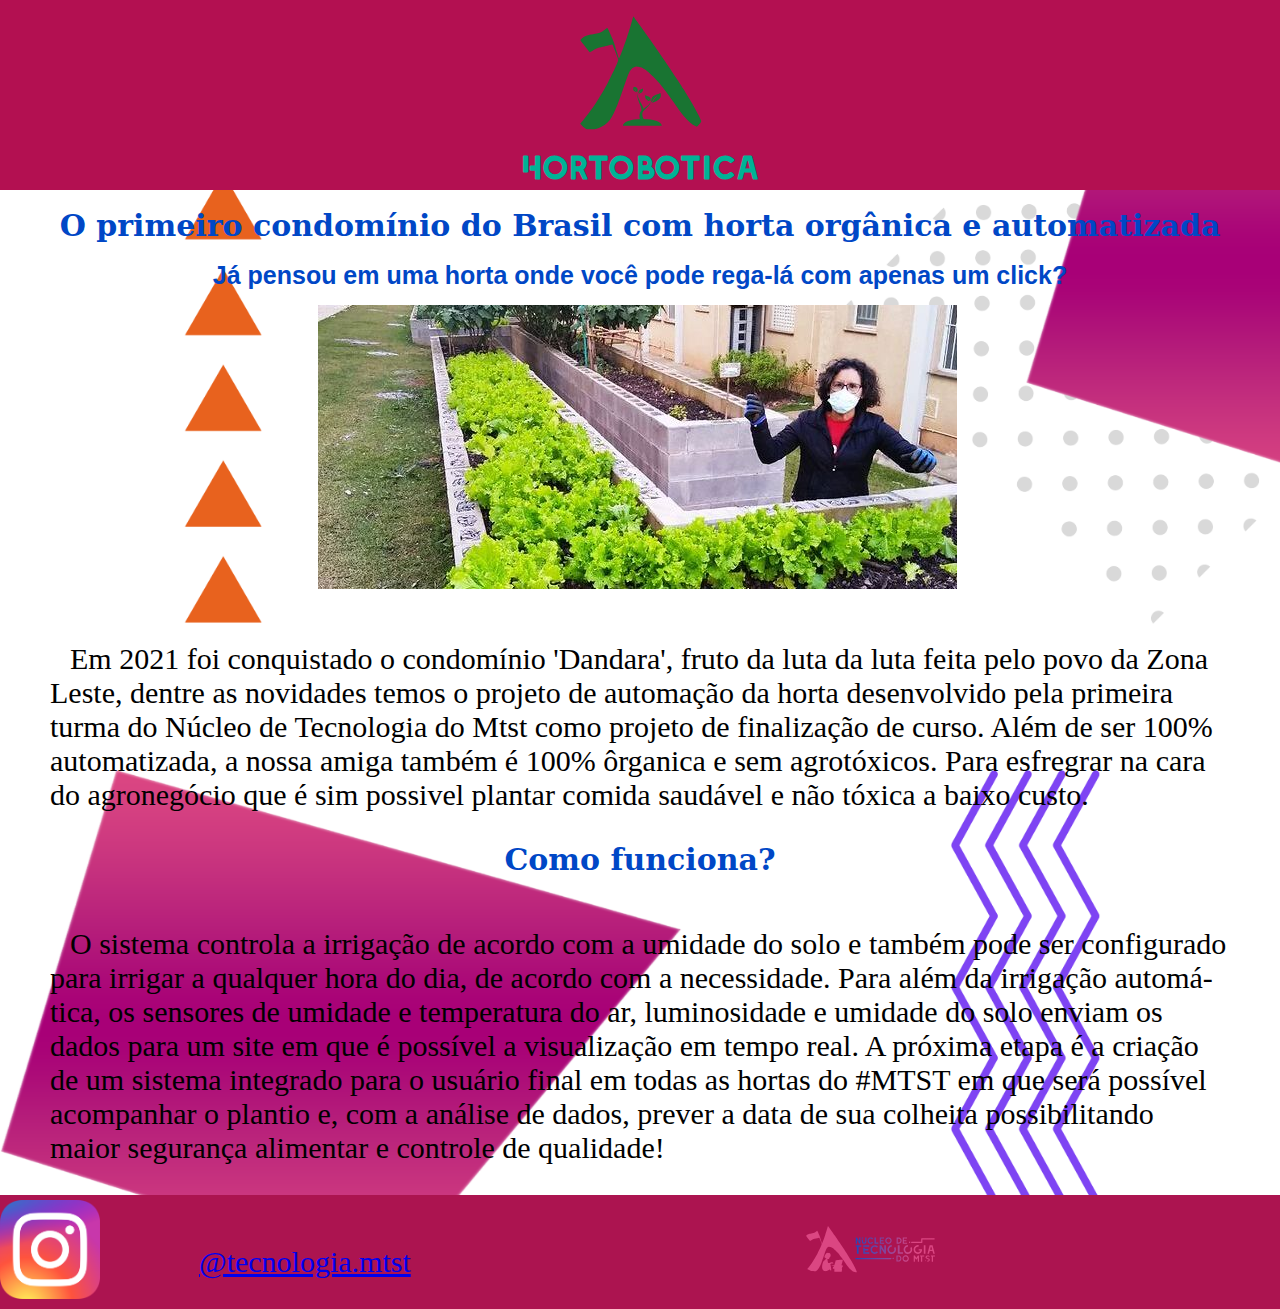
==== index.html @ e0570aef "é os flinstonss" ====
<!DOCTYPE html>
<html lang="pt-br">

<head>
    <meta charset="UTF-8">
    <link rel="stylesheet" href="./style/css.css">
    <title>Horbótica</title>
    <link rel="shortcut icon" href="./img/mtstTecIcon.png">


</head>



<body>

    <div class="cabecao">
        <img src="./img/mtstTec.svg" class="mtstTec">
        <h1>Hortobotica</h1>
    </div>
    <br>
    <h2> O primeiro condomínio do Brasil com horta orgânica e automatizada</h2>
    
   
    <br>

    </div>
    <h3>Já pensou em uma horta onde você pode rega-lá com apenas um click? </h3>

   
    <br>

    <div class="alinhamento sombra">

        <img src="img/horta_foto.jpg">


    </div>
    <p> Em 2021 foi con&shy;quis&shy;tado o con&shy;domí&shy;nio 'Dan&shy;dara', fruto da luta da luta feita pelo povo
        da Zona Leste,
        dentre as novi&shy;dades temos o projeto de auto&shy;ma&shy;ção da horta desen&shy;volvi&shy;do pela
        pri&shy;mei&shy;ra turma do Núcleo de
        Tec&shy;nolo&shy;gia do Mtst como proje&shy;to de fina&shy;liza&shy;ção de curso. Além de ser 100%
        au&shy;toma&shy;tizada, a nossa amiga também
        é 100% ôrganica e sem agro&shy;tóxi&shy;cos. Para esfregrar na cara do agro&shy;ne&shy;gó&shy;cio que é sim
        pos&shy;sivel plantar comida
        saud&shy;ável e não tóxica a baixo custo.
    </p>

    <h2>Como funciona?</h2>
    <p>O sistema controla a ir&shy;riga&shy;ção de acordo com a umi&shy;dade do solo e também pode ser
        con&shy;figu&shy;rado para irrigar a
        qualquer hora do dia, de acordo com a ne&shy;ces&shy;si&shy;dade. Para além da ir&shy;riga&shy;ção
        auto&shy;má&shy;tica, os sen&shy;sores de
        umi&shy;da&shy;de e tem&shy;pera&shy;tura do ar, lu&shy;mino&shy;sida&shy;de e umi&shy;dade do solo enviam os
        dados para um site em que é pos&shy;sí&shy;vel
        a vis&shy;ua&shy;liza&shy;ção em tempo real.
        A pró&shy;xima etapa é a cri&shy;ação de um sis&shy;tema inte&shy;grado para o usuário final em todas as hortas
        do #MTST em que
        será pos&shy;sível acom&shy;panhar o plantio e, com a análise de dados, prever a data de sua co&shy;lhei&shy;ta
        pos&shy;sibi&shy;litan&shy;do
        maior segu&shy;ran&shy;ça ali&shy;men&shy;tar e con&shy;trole de qua&shy;li&shy;dade!</p>

    <div class="caixa">
        <div class="img">
            <img src="./img/instagram-logo.png" class="mtstTec2">

        </div>
        <div class="text">
            <p><a href="https://www.instagram.com/tecnologia.mtst/">
                    @tecnologia.mtst</a></p>

        </div>
        <br>
        <div class="pé">

            <img src="./img/LOGO - TECNOLOGIA 04.svg" class="mtstTec">
        </div>


        <script src="./script/JavaS.js"></script>
</body>

</html>
---- style/css.css ----
@font-face {
    font-family: leixo;
    src: url(../style/LEIXO-DEMO.ttf);
}

body {
    padding: 0px;
    margin: 0px;
    background-image: url(../img/fundo.png);
    background-size: 100%;

}

.cabecao {
    background-color: #b31051;
    padding: 5px;
    color: #00b296;
    text-align: center;
    vertical-align: middle;
    padding-top: auto;
    font-family: "leixo";

}




* {
    margin: 0;
    padding: 0;
    box-sizing: border-box;
}

.mtst {
    max-width: 150px;


}

.mtstTec {
    width: 150px;
    position: static;
    max-width: 150px;
    border-radius: 25%;
    padding: 10px;
}

.mtstTec2 {
    max-width: 100%;
    width: 100px;


}

.img {
    flex-basis: 10%;

}

.text {
    font-size: 12px;
    padding-left: 1px;
}

.caixa {
    background-color: #ac1450;
   
    display: flex;
    align-items: center;
    justify-content: center;
}

h2 {
    font-size: 30px;
    font-family: "serif";
    color: #0047c6;
    text-align: center;
}

h3 {
    font-size: 25px;
    font-family: 'Franklin Gothic Medium', 'Arial Narrow', Arial, sans-serif;
    color: #0047c6;
    text-align: center;
}


p {
    text-align: relative;
    text-indent: 20px;
    margin: 50px 50px 30px 50px;
    font-size: 30px;

}

/* Imagens */
.horta_foto {
    position: absolute;
    text-shadow: 2x 2x 2x black;
}

.alinhamento {
    display: flex;
    justify-content: center;
}

.sombra img {
    position: relative;
    top: -3px;
    left: -3px;
}

.pé {
    background-color: #ac1450;
    padding: 20px;

    text-align: center;
    vertical-align: middle;
    padding-top: auto;
    margin-right: auto;
    margin-left: auto;

}
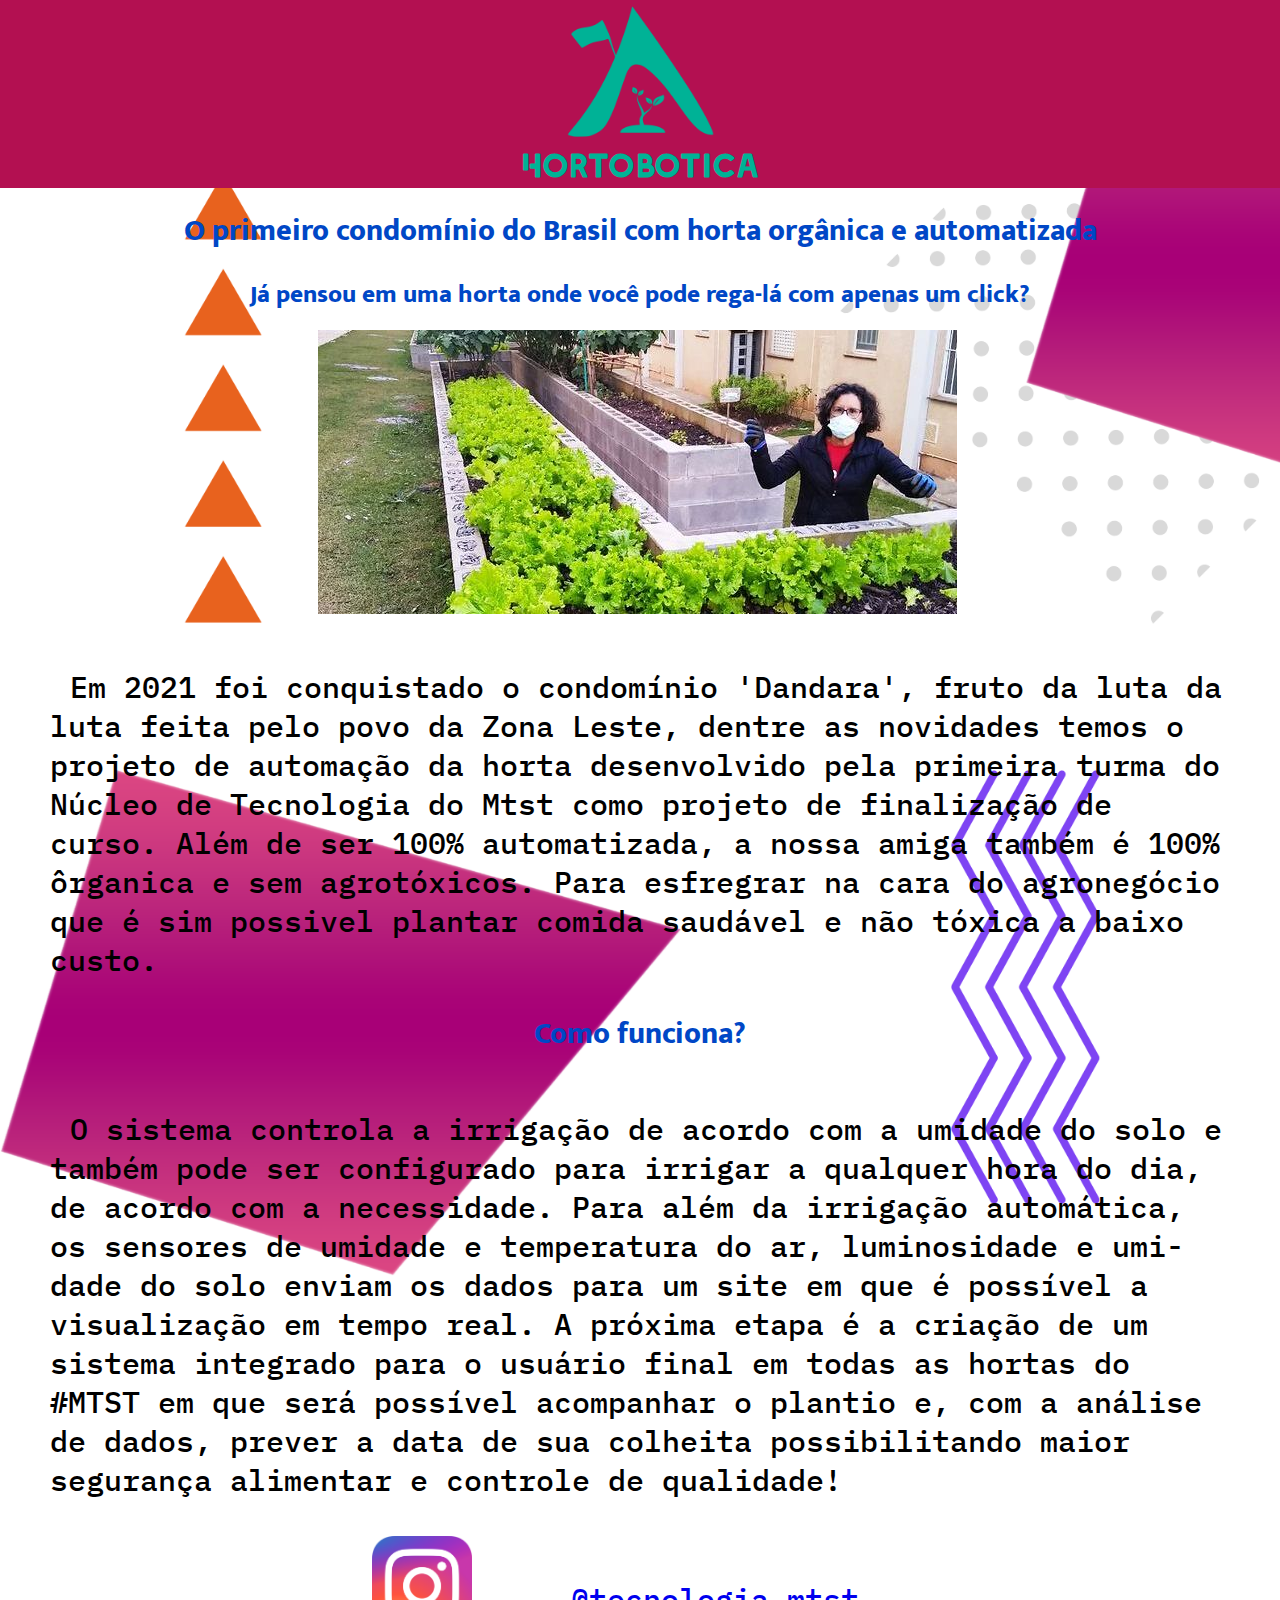
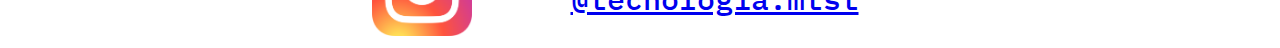
==== commit da8d782c: "Vai meo" ====
--- a/index.html
+++ b/index.html
@@ -5,7 +5,7 @@
     <meta charset="UTF-8">
     <link rel="stylesheet" href="./style/css.css">
     <title>Horbótica</title>
-    <link rel="shortcut icon" href="./img/mtstTecIcon.png">
+    <link rel="shortcut icon" href="./img/mtstTec.png">
 
 
 </head>
@@ -15,7 +15,7 @@
 <body>
 
     <div class="cabecao">
-        <img src="./img/mtstTec.svg" class="mtstTec">
+        <img src="./img/mtstTec.png" class="mtstTec">
         <h1>Hortobotica</h1>
     </div>
     <br>
@@ -71,11 +71,6 @@
                     @tecnologia.mtst</a></p>
 
         </div>
-        <br>
-        <div class="pé">
-
-            <img src="./img/LOGO - TECNOLOGIA 04.svg" class="mtstTec">
-        </div>
 
 
         <script src="./script/JavaS.js"></script>
--- a/style/css.css
+++ b/style/css.css
@@ -1,123 +1,110 @@
-@font-face {
-    font-family: leixo;
-    src: url(../style/LEIXO-DEMO.ttf);
-}
-
-body {
-    padding: 0px;
-    margin: 0px;
-    background-image: url(../img/fundo.png);
-    background-size: 100%;
-
-}
-
-.cabecao {
-    background-color: #b31051;
-    padding: 5px;
-    color: #00b296;
-    text-align: center;
-    vertical-align: middle;
-    padding-top: auto;
-    font-family: "leixo";
-
-}
-
-
-
-
-* {
-    margin: 0;
-    padding: 0;
-    box-sizing: border-box;
-}
-
-.mtst {
-    max-width: 150px;
-
-
-}
-
-.mtstTec {
-    width: 150px;
-    position: static;
-    max-width: 150px;
-    border-radius: 25%;
-    padding: 10px;
-}
-
-.mtstTec2 {
-    max-width: 100%;
-    width: 100px;
-
-
-}
-
-.img {
-    flex-basis: 10%;
-
-}
-
-.text {
-    font-size: 12px;
-    padding-left: 1px;
-}
-
-.caixa {
-    background-color: #ac1450;
-   
-    display: flex;
-    align-items: center;
-    justify-content: center;
-}
-
-h2 {
-    font-size: 30px;
-    font-family: "serif";
-    color: #0047c6;
-    text-align: center;
-}
-
-h3 {
-    font-size: 25px;
-    font-family: 'Franklin Gothic Medium', 'Arial Narrow', Arial, sans-serif;
-    color: #0047c6;
-    text-align: center;
-}
-
-
-p {
-    text-align: relative;
-    text-indent: 20px;
-    margin: 50px 50px 30px 50px;
-    font-size: 30px;
-
-}
-
-/* Imagens */
-.horta_foto {
-    position: absolute;
-    text-shadow: 2x 2x 2x black;
-}
-
-.alinhamento {
-    display: flex;
-    justify-content: center;
-}
-
-.sombra img {
-    position: relative;
-    top: -3px;
-    left: -3px;
-}
-
-.pé {
-    background-color: #ac1450;
-    padding: 20px;
-
-    text-align: center;
-    vertical-align: middle;
-    padding-top: auto;
-    margin-right: auto;
-    margin-left: auto;
-
-}+@font-face {
+    font-family: mukata;
+    src: url(../style/MuktaMahee-ExtraBold.ttf);
+ }
+
+@font-face {
+    font-family: ibm;
+    src: url(../style/IBMPlexMono-Medium.ttf);
+ }
+
+@font-face {
+    font-family: leixo;
+    src: url(../style/LEIXO-DEMO.ttf);
+ }
+
+body{
+padding: 0px;
+margin: 0px;
+background-image: url(../img/fundo.png);
+background-size: 100%;
+
+}
+.cabecao{
+background-color:#b31051;
+padding:5px;
+color:#00b296;
+text-align: center;
+vertical-align: middle;
+padding-top: auto;
+font-family: "leixo";
+
+}
+
+
+
+
+*{
+    margin:0;
+    padding:0;
+    box-sizing:border-box;
+    }
+.mtst{
+    max-width: 150px;
+
+
+}
+.mtstTec{
+    width: 150px;
+    position:static;
+   max-width: 150px;
+}
+.mtstTec2{
+    max-width: 100%;
+    width: 100px;
+  
+
+}
+.img{
+    flex-basis: 10%;
+
+}
+.text{
+    font-size: 12px;
+    padding-left: 1px;
+}
+.caixa{
+
+    display:flex;
+    align-items: center;
+    justify-content: center;
+}
+h2{
+    font-size: 30px;
+    font-family:"mukata";
+    color: #0047c6;
+    text-align: center;
+    }
+    
+    h3{
+        font-size: 25px;
+        font-family: "mukata";
+        color: #0047c6;
+        text-align: center; 
+        }
+        
+    
+    p{
+        text-align: relative;
+        text-indent: 20px;
+        margin: 50px 50px 30px 50px;
+        font-size:30px;
+       font-family: "ibm";
+    }
+    
+    /* Imagens */
+    .horta_foto{
+        position: absolute;
+       text-shadow: 2x 2x 2x black;
+    }
+    
+    .alinhamento{
+        display: flex;
+        justify-content: center;
+       }
+
+	.sombra img	{position: relative;
+			top: -3px;
+			left: -3px;}
+
+    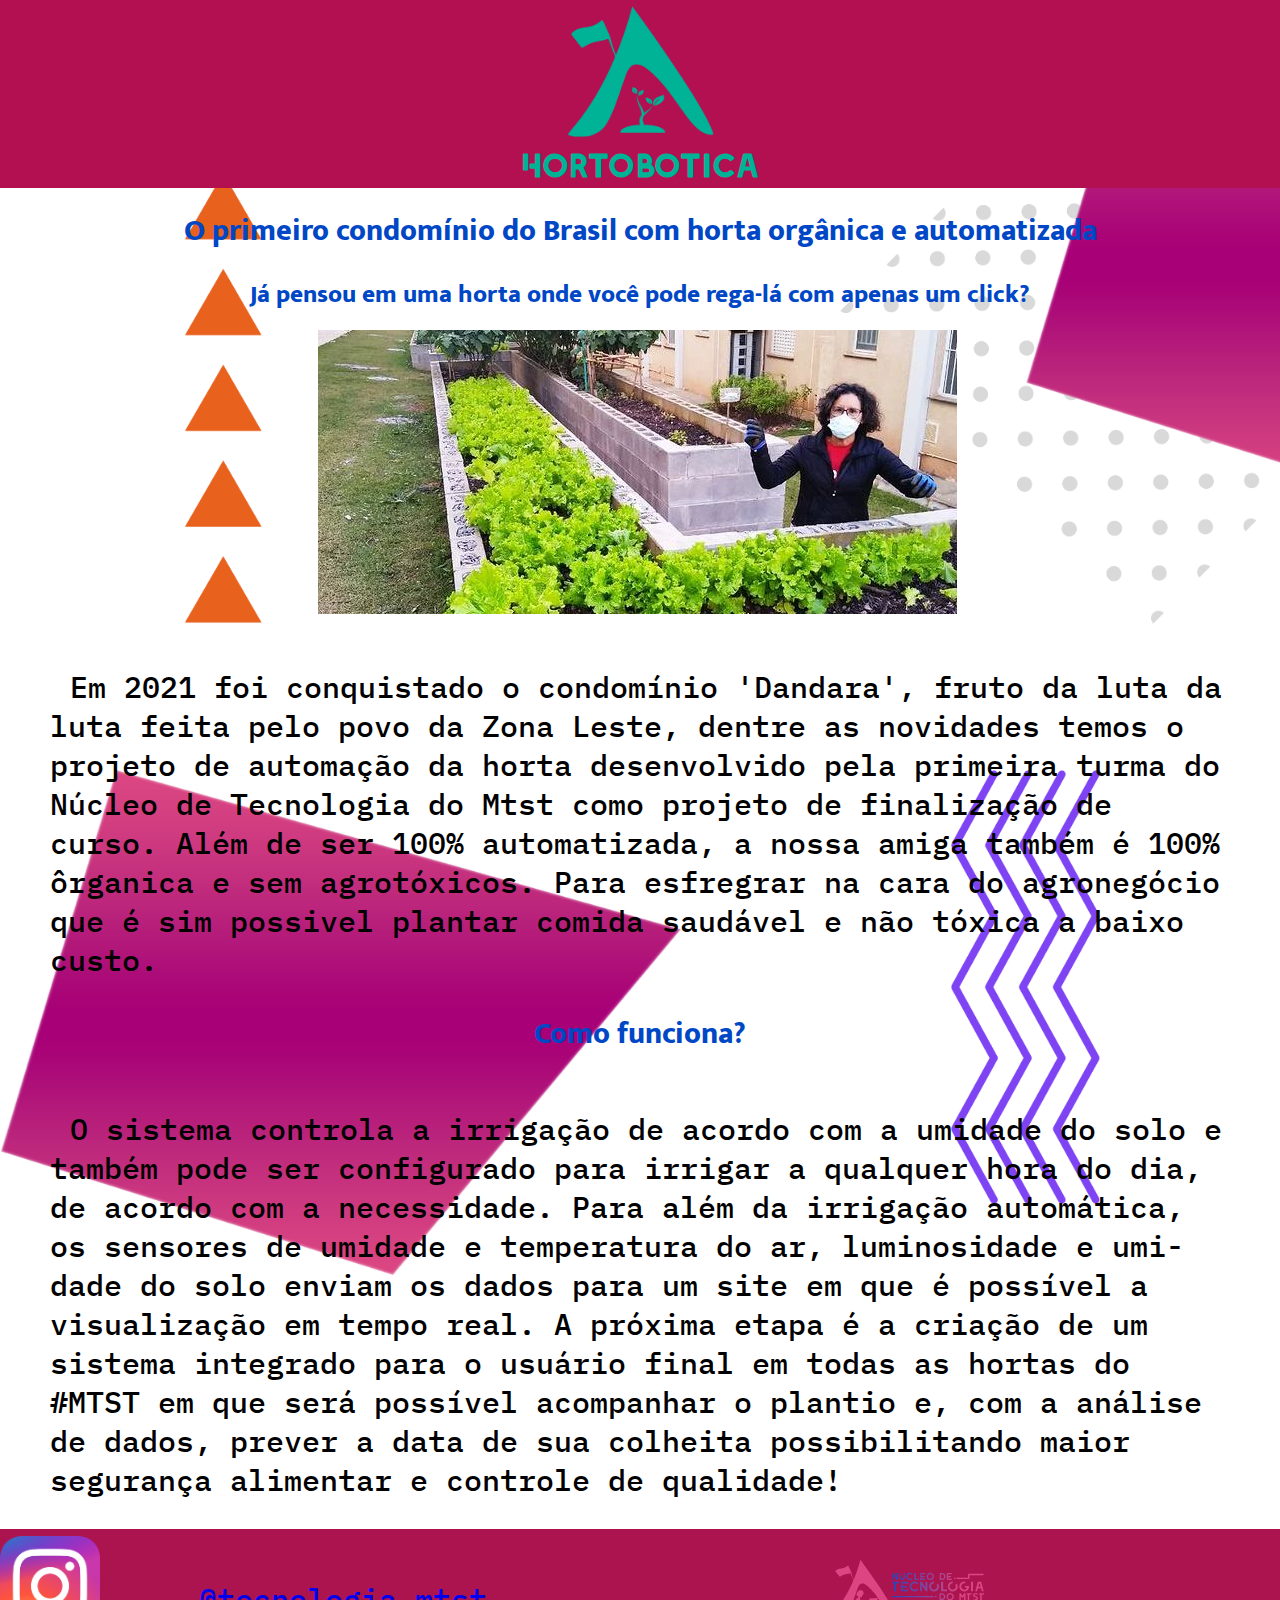
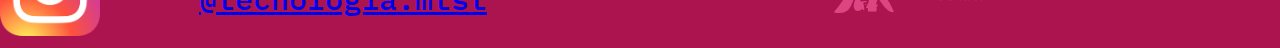
==== commit a164d0f6: "ultimate V" ====
--- a/index.html
+++ b/index.html
@@ -71,8 +71,10 @@
                     @tecnologia.mtst</a></p>
 
         </div>
+        <div class="pé">
 
-
+            <img src="./img/LOGO - TECNOLOGIA 04.svg" class="mtstTec">
+        </div>
         <script src="./script/JavaS.js"></script>
 </body>
 
--- a/style/css.css
+++ b/style/css.css
@@ -1,110 +1,130 @@
 @font-face {
     font-family: mukata;
     src: url(../style/MuktaMahee-ExtraBold.ttf);
- }
+}
 
 @font-face {
     font-family: ibm;
     src: url(../style/IBMPlexMono-Medium.ttf);
- }
+}
 
 @font-face {
     font-family: leixo;
     src: url(../style/LEIXO-DEMO.ttf);
- }
+}
 
-body{
-padding: 0px;
-margin: 0px;
-background-image: url(../img/fundo.png);
-background-size: 100%;
+body {
+    padding: 0px;
+    margin: 0px;
+    background-image: url(../img/fundo.png);
+    background-size: 100%;
 
 }
-.cabecao{
-background-color:#b31051;
-padding:5px;
-color:#00b296;
-text-align: center;
-vertical-align: middle;
-padding-top: auto;
-font-family: "leixo";
+
+.cabecao {
+    background-color: #b31051;
+    padding: 5px;
+    color: #00b296;
+    text-align: center;
+    vertical-align: middle;
+    padding-top: auto;
+    font-family: "leixo";
 
 }
 
 
 
 
-*{
-    margin:0;
-    padding:0;
-    box-sizing:border-box;
-    }
-.mtst{
+* {
+    margin: 0;
+    padding: 0;
+    box-sizing: border-box;
+}
+
+.mtst {
     max-width: 150px;
 
 
 }
-.mtstTec{
+
+.mtstTec {
     width: 150px;
-    position:static;
-   max-width: 150px;
+    position: static;
+    max-width: 150px;
 }
-.mtstTec2{
+
+.mtstTec2 {
     max-width: 100%;
     width: 100px;
-  
+
 
 }
-.img{
+
+.img {
     flex-basis: 10%;
 
 }
-.text{
+
+.text {
     font-size: 12px;
     padding-left: 1px;
 }
-.caixa{
 
-    display:flex;
+.caixa {
+    background-color: #ac1450;
+    display: flex;
     align-items: center;
     justify-content: center;
 }
-h2{
+
+h2 {
     font-size: 30px;
-    font-family:"mukata";
+    font-family: "mukata";
     color: #0047c6;
     text-align: center;
-    }
-    
-    h3{
-        font-size: 25px;
-        font-family: "mukata";
-        color: #0047c6;
-        text-align: center; 
-        }
-        
-    
-    p{
-        text-align: relative;
-        text-indent: 20px;
-        margin: 50px 50px 30px 50px;
-        font-size:30px;
-       font-family: "ibm";
-    }
-    
-    /* Imagens */
-    .horta_foto{
-        position: absolute;
-       text-shadow: 2x 2x 2x black;
-    }
-    
-    .alinhamento{
-        display: flex;
-        justify-content: center;
-       }
+}
 
-	.sombra img	{position: relative;
-			top: -3px;
-			left: -3px;}
+h3 {
+    font-size: 25px;
+    font-family: "mukata";
+    color: #0047c6;
+    text-align: center;
+}
 
-    +
+p {
+    text-align: relative;
+    text-indent: 20px;
+    margin: 50px 50px 30px 50px;
+    font-size: 30px;
+    font-family: "ibm";
+}
+
+/* Imagens */
+.horta_foto {
+    position: absolute;
+    text-shadow: 2x 2x 2x black;
+}
+
+.alinhamento {
+    display: flex;
+    justify-content: center;
+}
+
+.sombra img {
+    position: relative;
+    top: -3px;
+    left: -3px;
+}
+
+.pé {
+    background-color: #ac1450;
+    padding: 20px;
+
+    text-align: center;
+    vertical-align: middle;
+    padding-top: auto;
+    margin-right: auto;
+    margin-left: auto;
+
+}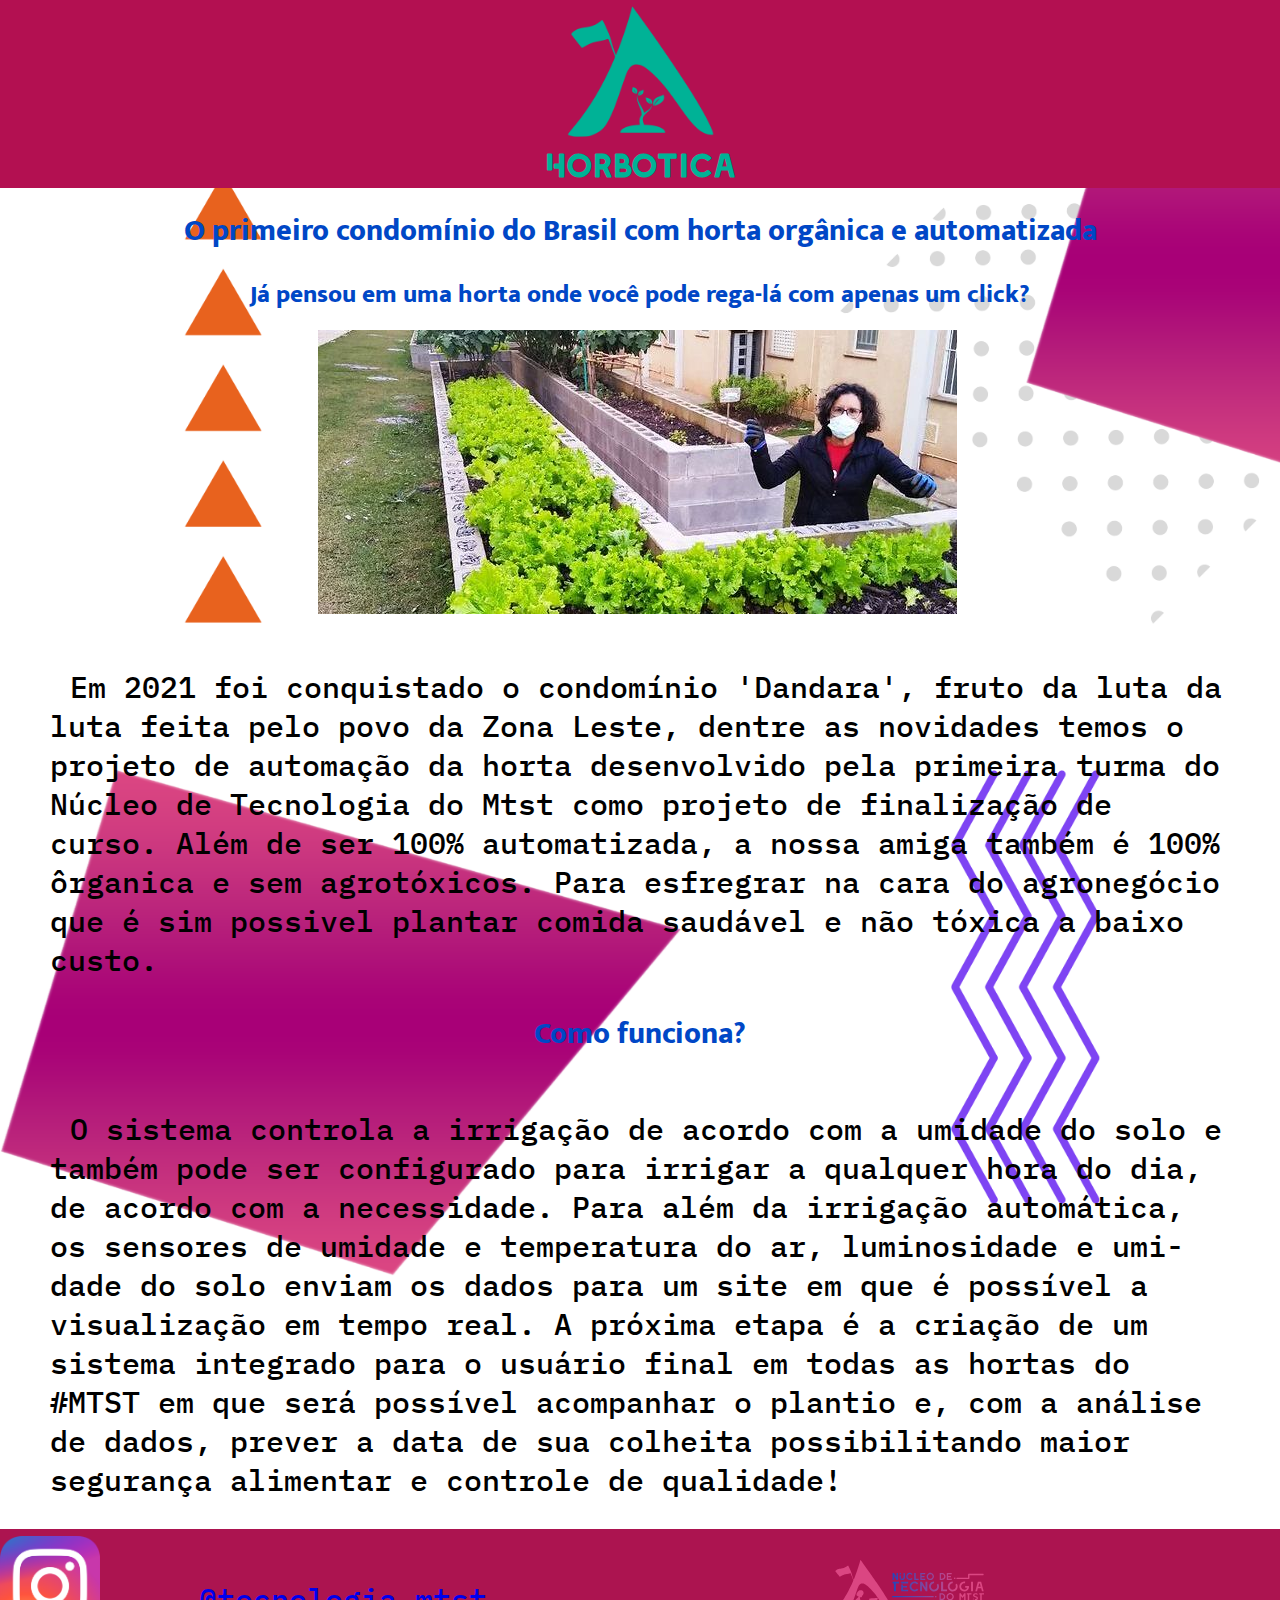
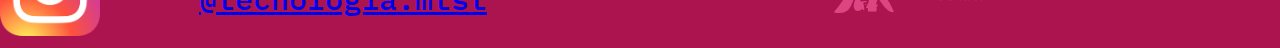
==== commit 412a654a: "Correção" ====
--- a/index.html
+++ b/index.html
@@ -16,7 +16,7 @@
 
     <div class="cabecao">
         <img src="./img/mtstTec.png" class="mtstTec">
-        <h1>Hortobotica</h1>
+        <h1>Horbotica</h1>
     </div>
     <br>
     <h2> O primeiro condomínio do Brasil com horta orgânica e automatizada</h2>
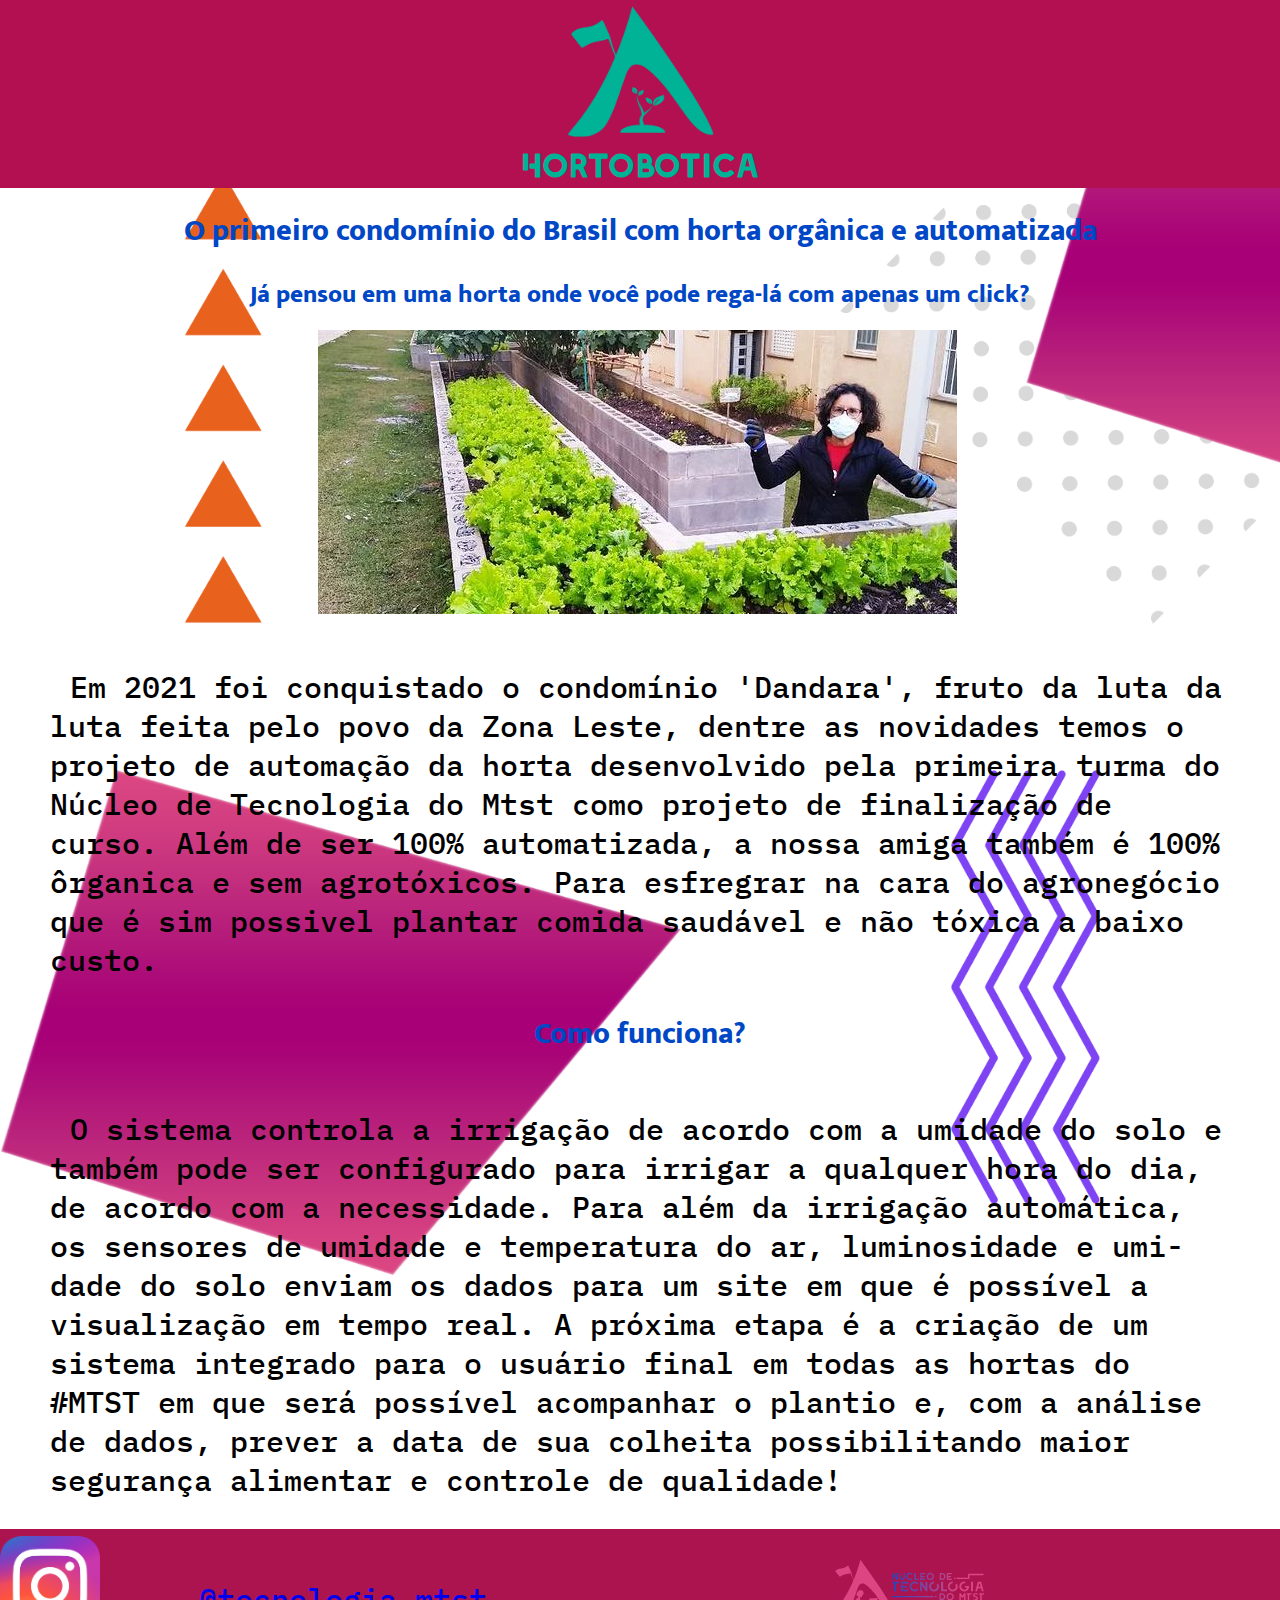
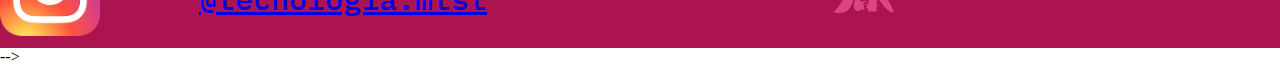
==== commit dc1b0225: "Add files via upload" ====
--- a/index.html
+++ b/index.html
@@ -6,7 +6,7 @@
     <link rel="stylesheet" href="./style/css.css">
     <title>Horbótica</title>
     <link rel="shortcut icon" href="./img/mtstTec.png">
-
+    <link rel="stylesheet" href="https://cdnjs.cloudflare.com/ajax/libs/font-awesome/4.7.0/css/font-awesome.min.css">
 
 </head>
 
@@ -16,7 +16,7 @@
 
     <div class="cabecao">
         <img src="./img/mtstTec.png" class="mtstTec">
-        <h1>Horbotica</h1>
+        <h1>Hortobotica</h1>
     </div>
     <br>
     <h2> O primeiro condomínio do Brasil com horta orgânica e automatizada</h2>
@@ -61,21 +61,55 @@
         pos&shy;sibi&shy;litan&shy;do
         maior segu&shy;ran&shy;ça ali&shy;men&shy;tar e con&shy;trole de qua&shy;li&shy;dade!</p>
 
-    <div class="caixa">
-        <div class="img">
-            <img src="./img/instagram-logo.png" class="mtstTec2">
+            
+<div class="caixa">
+    <div class="img">
+        <img src="./img/instagram-logo.png" class="mtstTec2">
 
-        </div>
-        <div class="text">
-            <p><a href="https://www.instagram.com/tecnologia.mtst/">
-                    @tecnologia.mtst</a></p>
+    </div>
+    <div class="text">
+        <p><a href="https://www.instagram.com/tecnologia.mtst/">
+                @tecnologia.mtst</a></p>
 
-        </div>
-        <div class="pé">
+    </div>
+    <div class="pé">
 
-            <img src="./img/LOGO - TECNOLOGIA 04.svg" class="mtstTec">
-        </div>
-        <script src="./script/JavaS.js"></script>
+        <img src="./img/LOGO - TECNOLOGIA 04.svg" class="mtstTec">
+    </div>
+    <script src="./script/JavaS.js"></script>
+      
+   <!--  <footer>
+        <div class="container-footer">
+          <div class="row-footer">
+            <div class="footer-col">
+                <!-- footer col ->
+                <h4>Desenvolvido por</h4>
+                <p>Thainá e Benhur - Núcleo de Tecnologia do MTST</p>
+                <!-- footer col ->
+
+                <!-- footer col/ Mídias sociais ->
+                <h4>MTST na web</h4>
+                <div class="midias"></div>
+                 <a href="https://www.facebook.com/mtstbrasil"> <i class="fa fa-facebook"></i> </a>
+                 <a href="https://twitter.com/mtst"> <i class="fa fa-twitter"></i> </a>
+                 <a href="https://www.instagram.com/mtstbrasil/"> <i class="fa fa-instagram"></i> </a>
+                 <a href="https://mtst.org/"> <i class="fa fa-support"></i> </a>
+                </div>
+                <!-- footer co/ Mídias sociais ->
+
+                <!-- footer col ->
+                <h4>Siga o Núcleo</h4>
+                <p>Nossa caminhada e nossa evolução também estão
+                registradas em imagens e vídeos, confira nossa página no Instagram.</p>
+                <div class="midias">
+                 <a href="https://www.instagram.com/tecnologia.mtst/"> <i class="fa fa-instagram"></i> </a>
+                </div>
+                <!-- footer col -->
+            </div>
+          </div>
+       </div>
+    </footer> -->
+
 </body>
 
 </html>
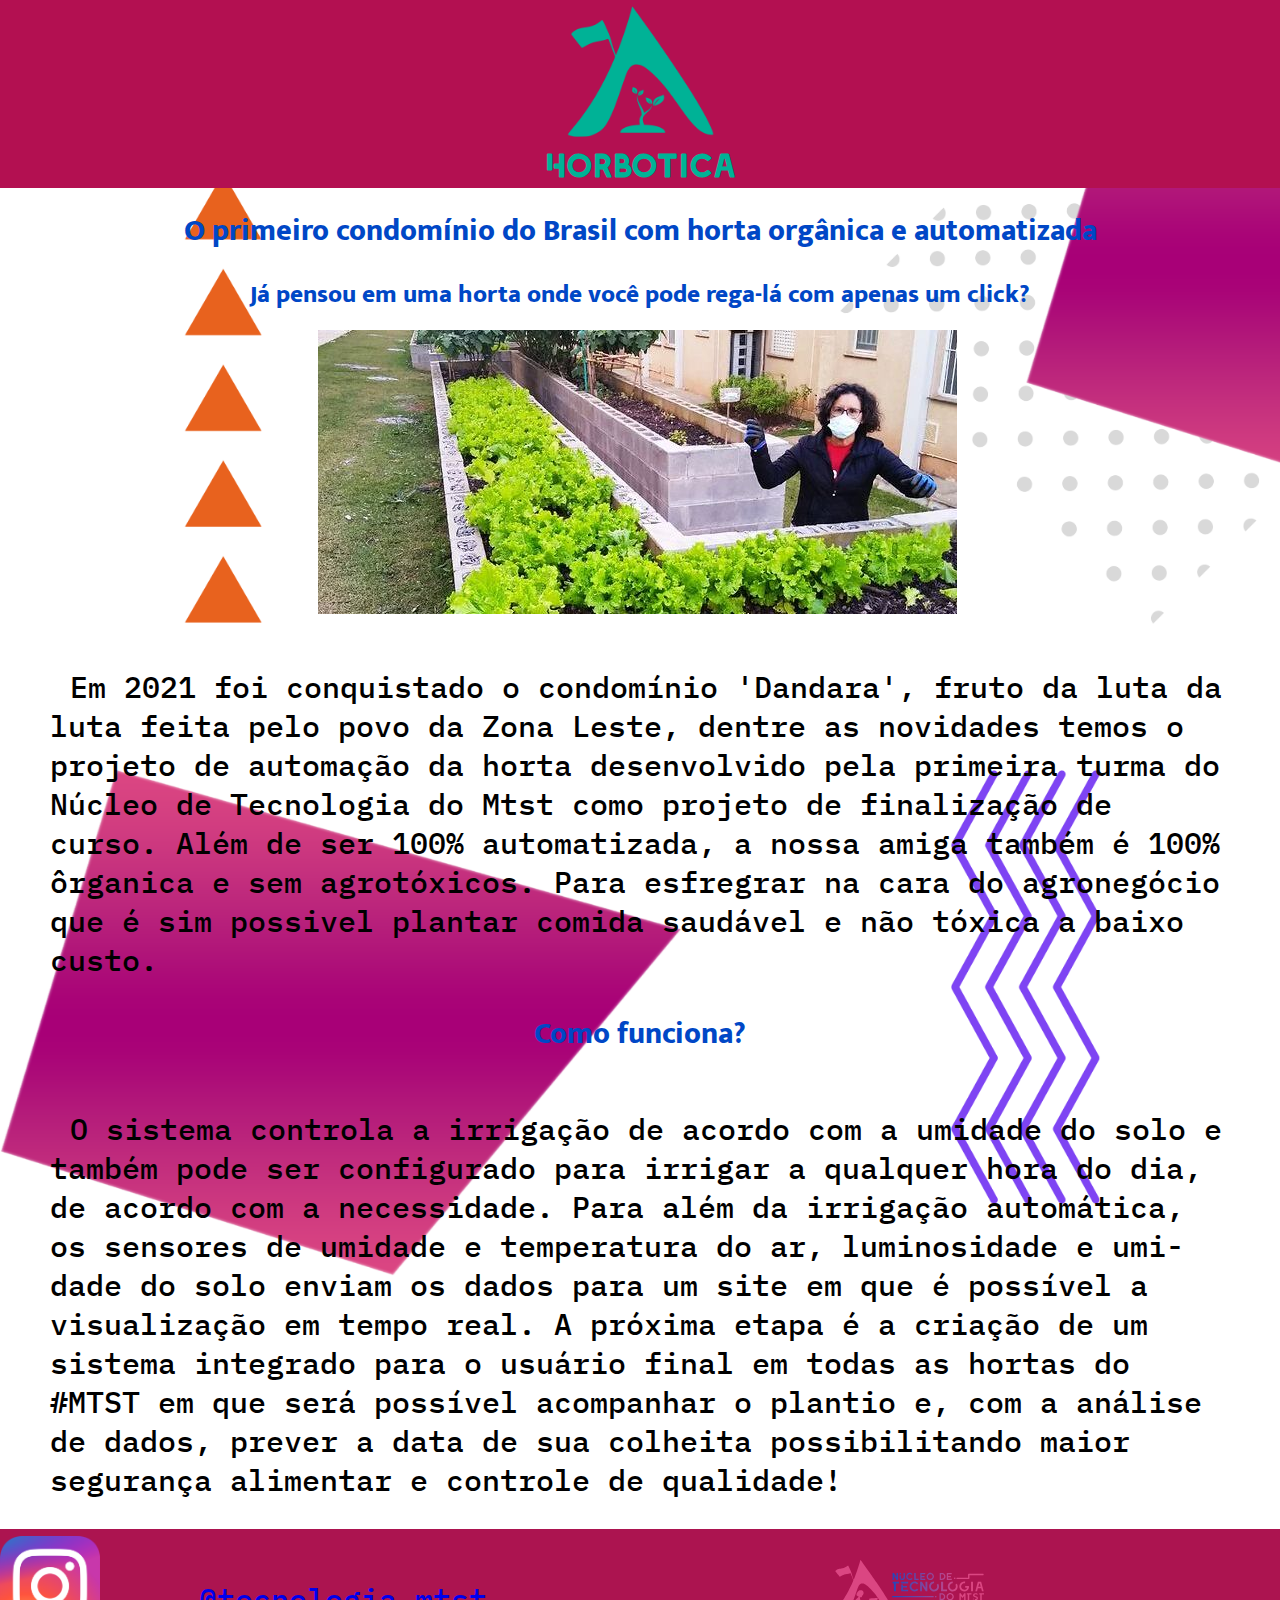
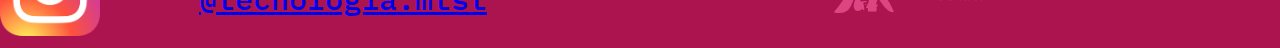
==== commit a95c881f: "Add files via upload" ====
--- a/index.html
+++ b/index.html
@@ -6,7 +6,7 @@
     <link rel="stylesheet" href="./style/css.css">
     <title>Horbótica</title>
     <link rel="shortcut icon" href="./img/mtstTec.png">
-    <link rel="stylesheet" href="https://cdnjs.cloudflare.com/ajax/libs/font-awesome/4.7.0/css/font-awesome.min.css">
+
 
 </head>
 
@@ -16,7 +16,7 @@
 
     <div class="cabecao">
         <img src="./img/mtstTec.png" class="mtstTec">
-        <h1>Hortobotica</h1>
+        <h1>Horbotica</h1>
     </div>
     <br>
     <h2> O primeiro condomínio do Brasil com horta orgânica e automatizada</h2>
@@ -61,55 +61,21 @@
         pos&shy;sibi&shy;litan&shy;do
         maior segu&shy;ran&shy;ça ali&shy;men&shy;tar e con&shy;trole de qua&shy;li&shy;dade!</p>
 
-            
-<div class="caixa">
-    <div class="img">
-        <img src="./img/instagram-logo.png" class="mtstTec2">
+    <div class="caixa">
+        <div class="img">
+            <img src="./img/instagram-logo.png" class="mtstTec2">
 
-    </div>
-    <div class="text">
-        <p><a href="https://www.instagram.com/tecnologia.mtst/">
-                @tecnologia.mtst</a></p>
+        </div>
+        <div class="text">
+            <p><a href="https://www.instagram.com/tecnologia.mtst/">
+                    @tecnologia.mtst</a></p>
 
-    </div>
-    <div class="pé">
+        </div>
+        <div class="pé">
 
-        <img src="./img/LOGO - TECNOLOGIA 04.svg" class="mtstTec">
-    </div>
-    <script src="./script/JavaS.js"></script>
-      
-   <!--  <footer>
-        <div class="container-footer">
-          <div class="row-footer">
-            <div class="footer-col">
-                <!-- footer col ->
-                <h4>Desenvolvido por</h4>
-                <p>Thainá e Benhur - Núcleo de Tecnologia do MTST</p>
-                <!-- footer col ->
-
-                <!-- footer col/ Mídias sociais ->
-                <h4>MTST na web</h4>
-                <div class="midias"></div>
-                 <a href="https://www.facebook.com/mtstbrasil"> <i class="fa fa-facebook"></i> </a>
-                 <a href="https://twitter.com/mtst"> <i class="fa fa-twitter"></i> </a>
-                 <a href="https://www.instagram.com/mtstbrasil/"> <i class="fa fa-instagram"></i> </a>
-                 <a href="https://mtst.org/"> <i class="fa fa-support"></i> </a>
-                </div>
-                <!-- footer co/ Mídias sociais ->
-
-                <!-- footer col ->
-                <h4>Siga o Núcleo</h4>
-                <p>Nossa caminhada e nossa evolução também estão
-                registradas em imagens e vídeos, confira nossa página no Instagram.</p>
-                <div class="midias">
-                 <a href="https://www.instagram.com/tecnologia.mtst/"> <i class="fa fa-instagram"></i> </a>
-                </div>
-                <!-- footer col -->
-            </div>
-          </div>
-       </div>
-    </footer> -->
-
+            <img src="./img/LOGO - TECNOLOGIA 04.svg" class="mtstTec">
+        </div>
+        <script src="./script/JavaS.js"></script>
 </body>
 
 </html>
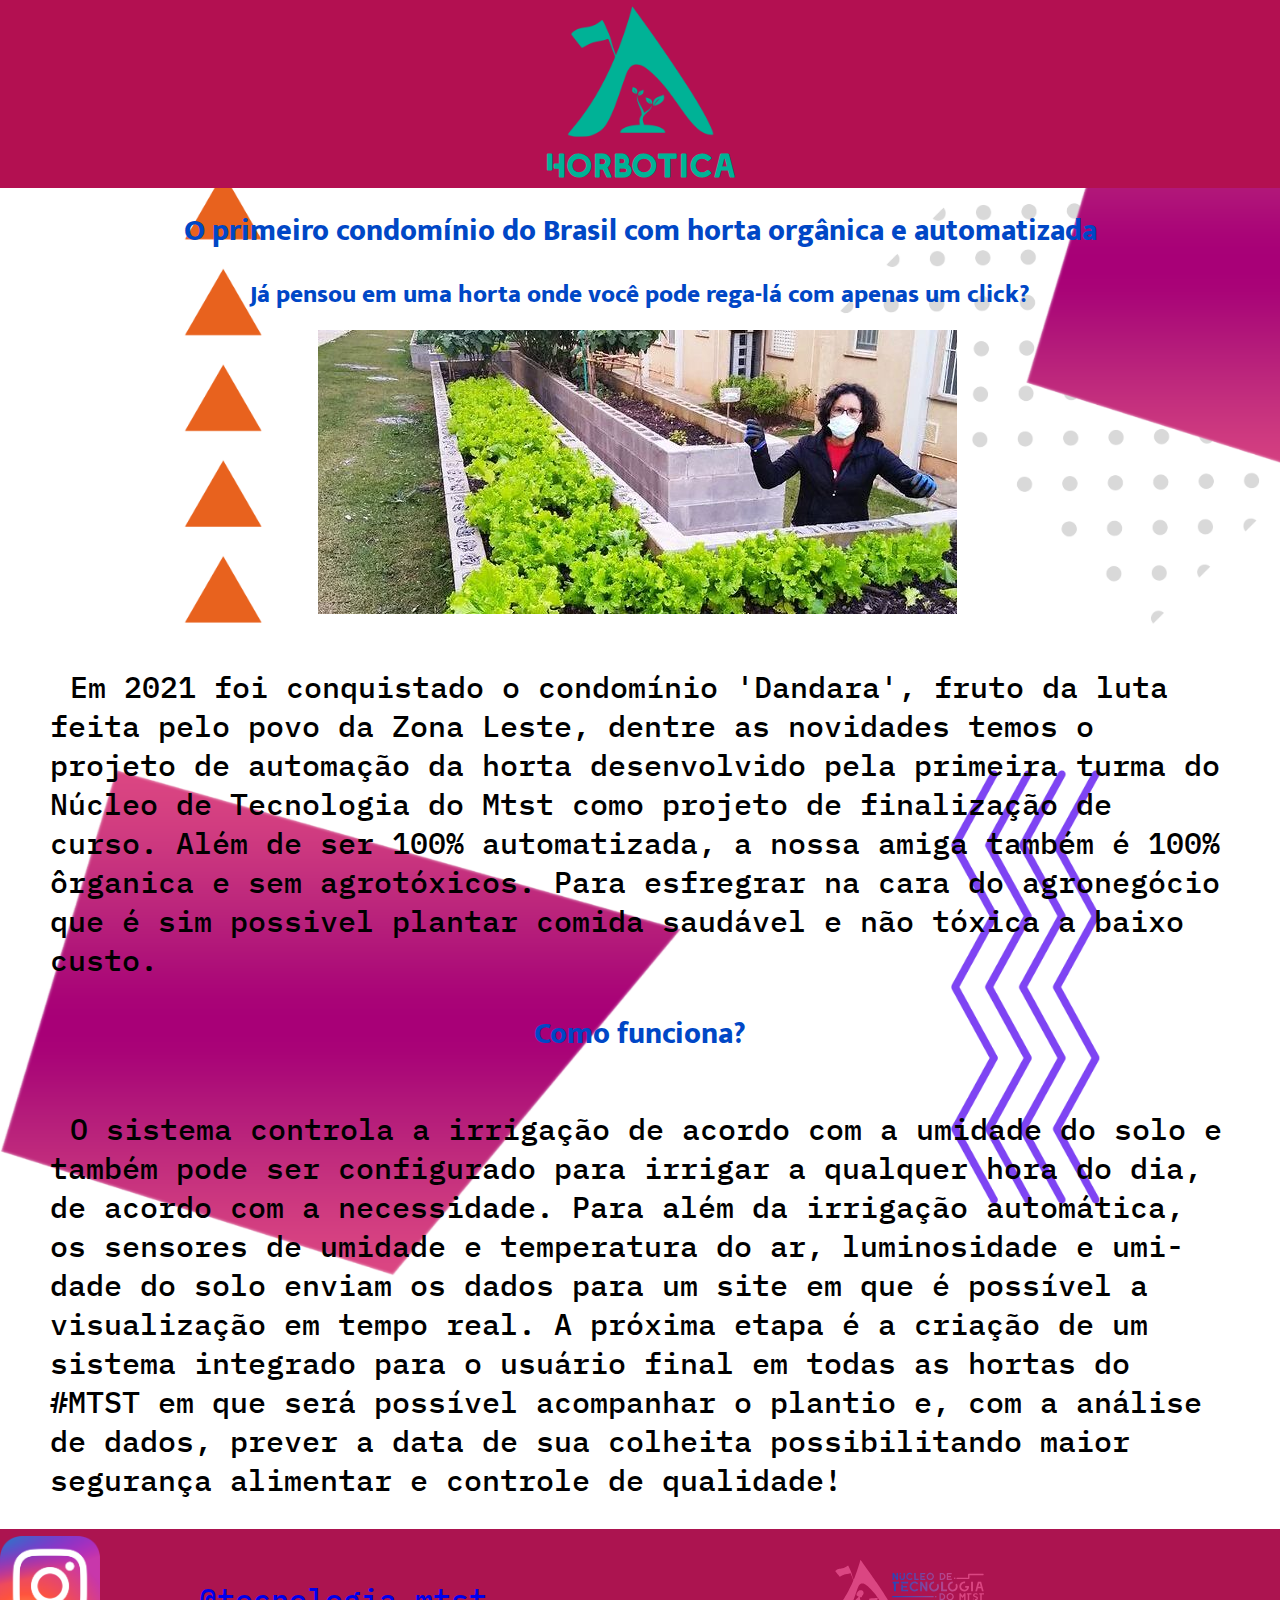
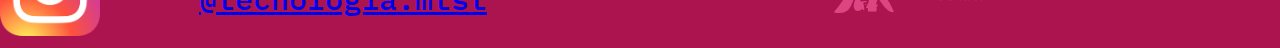
==== commit 7d0c99c2: "Add files via upload" ====
--- a/index.html
+++ b/index.html
@@ -36,7 +36,7 @@
 
 
     </div>
-    <p> Em 2021 foi con&shy;quis&shy;tado o con&shy;domí&shy;nio 'Dan&shy;dara', fruto da luta da luta feita pelo povo
+    <p> Em 2021 foi con&shy;quis&shy;tado o con&shy;domí&shy;nio 'Dan&shy;dara', fruto da luta feita pelo povo
         da Zona Leste,
         dentre as novi&shy;dades temos o projeto de auto&shy;ma&shy;ção da horta desen&shy;volvi&shy;do pela
         pri&shy;mei&shy;ra turma do Núcleo de
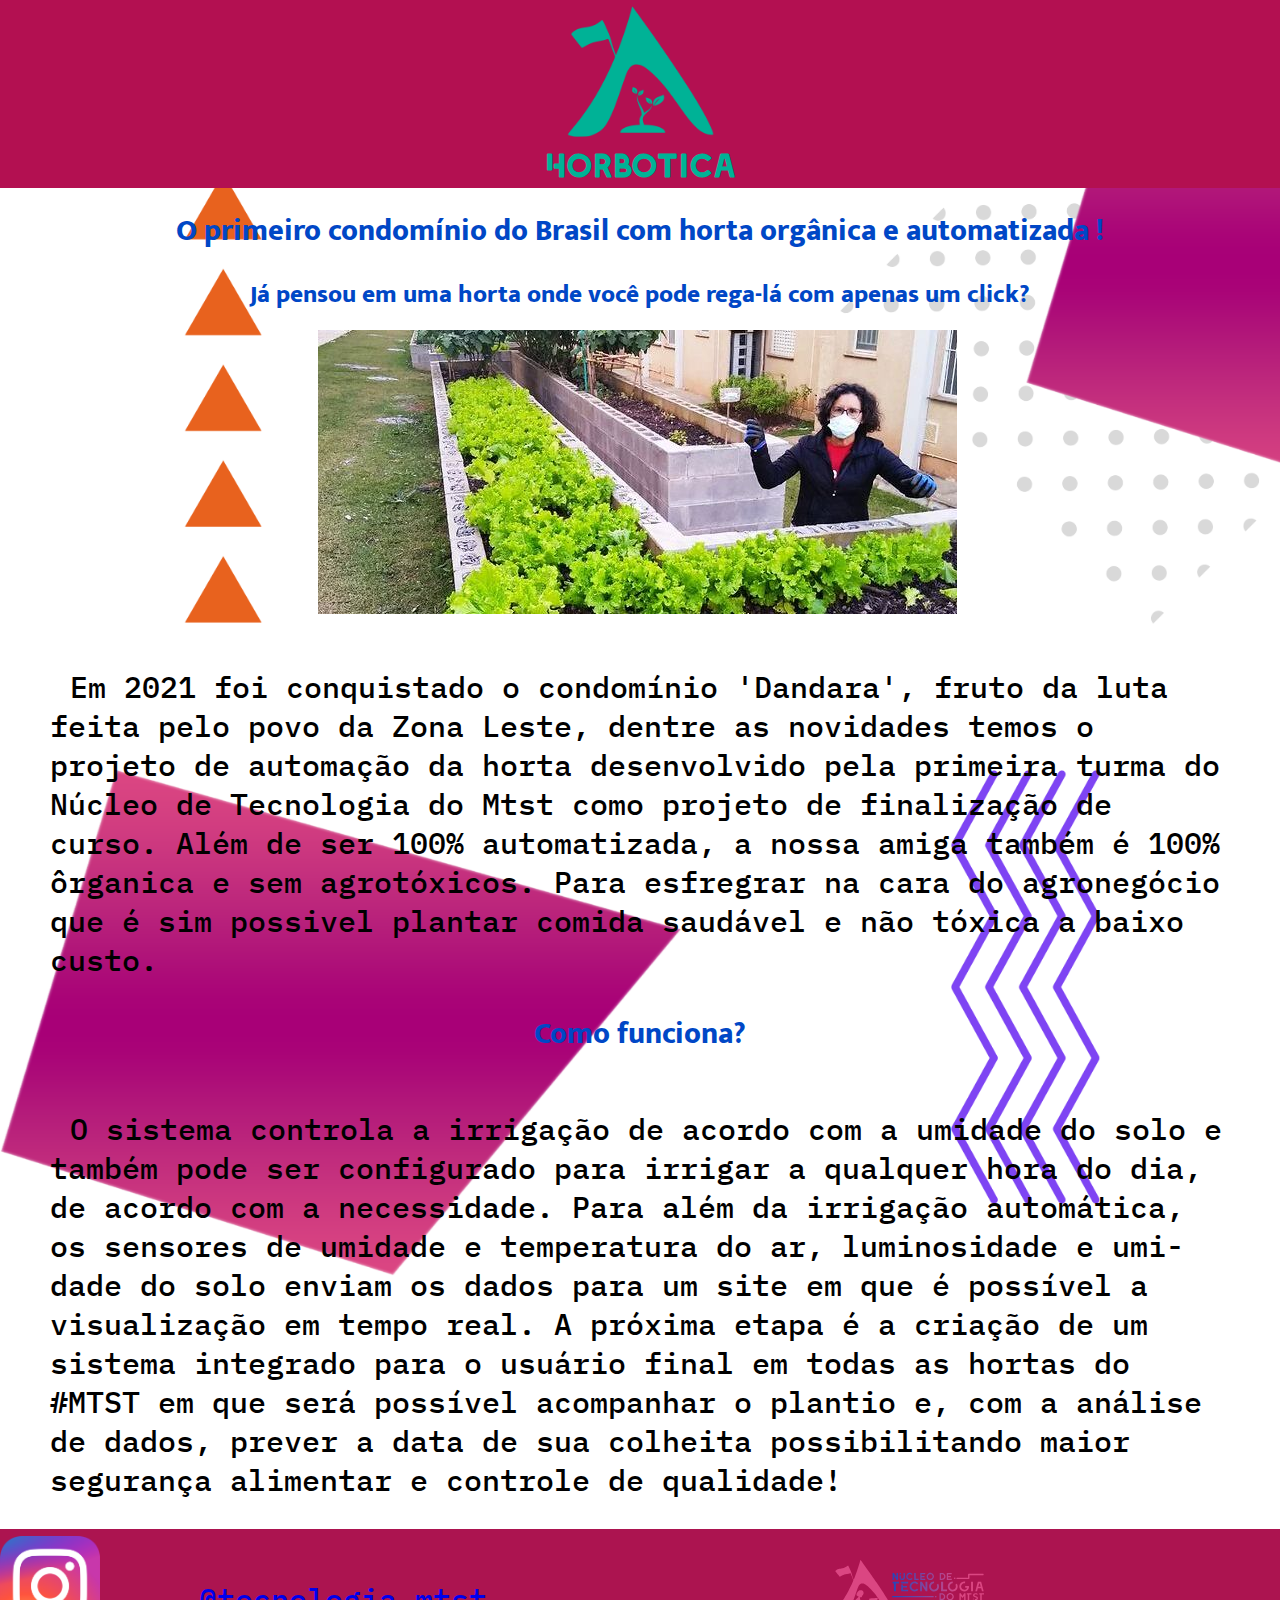
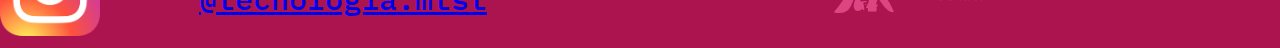
==== commit fb4dee1c: "É O ANTARES" ====
--- a/index.html
+++ b/index.html
@@ -19,7 +19,7 @@
         <h1>Horbotica</h1>
     </div>
     <br>
-    <h2> O primeiro condomínio do Brasil com horta orgânica e automatizada</h2>
+    <h2> O primeiro condomínio do Brasil com horta orgânica e automatizada ! </h2>
     
    
     <br>
